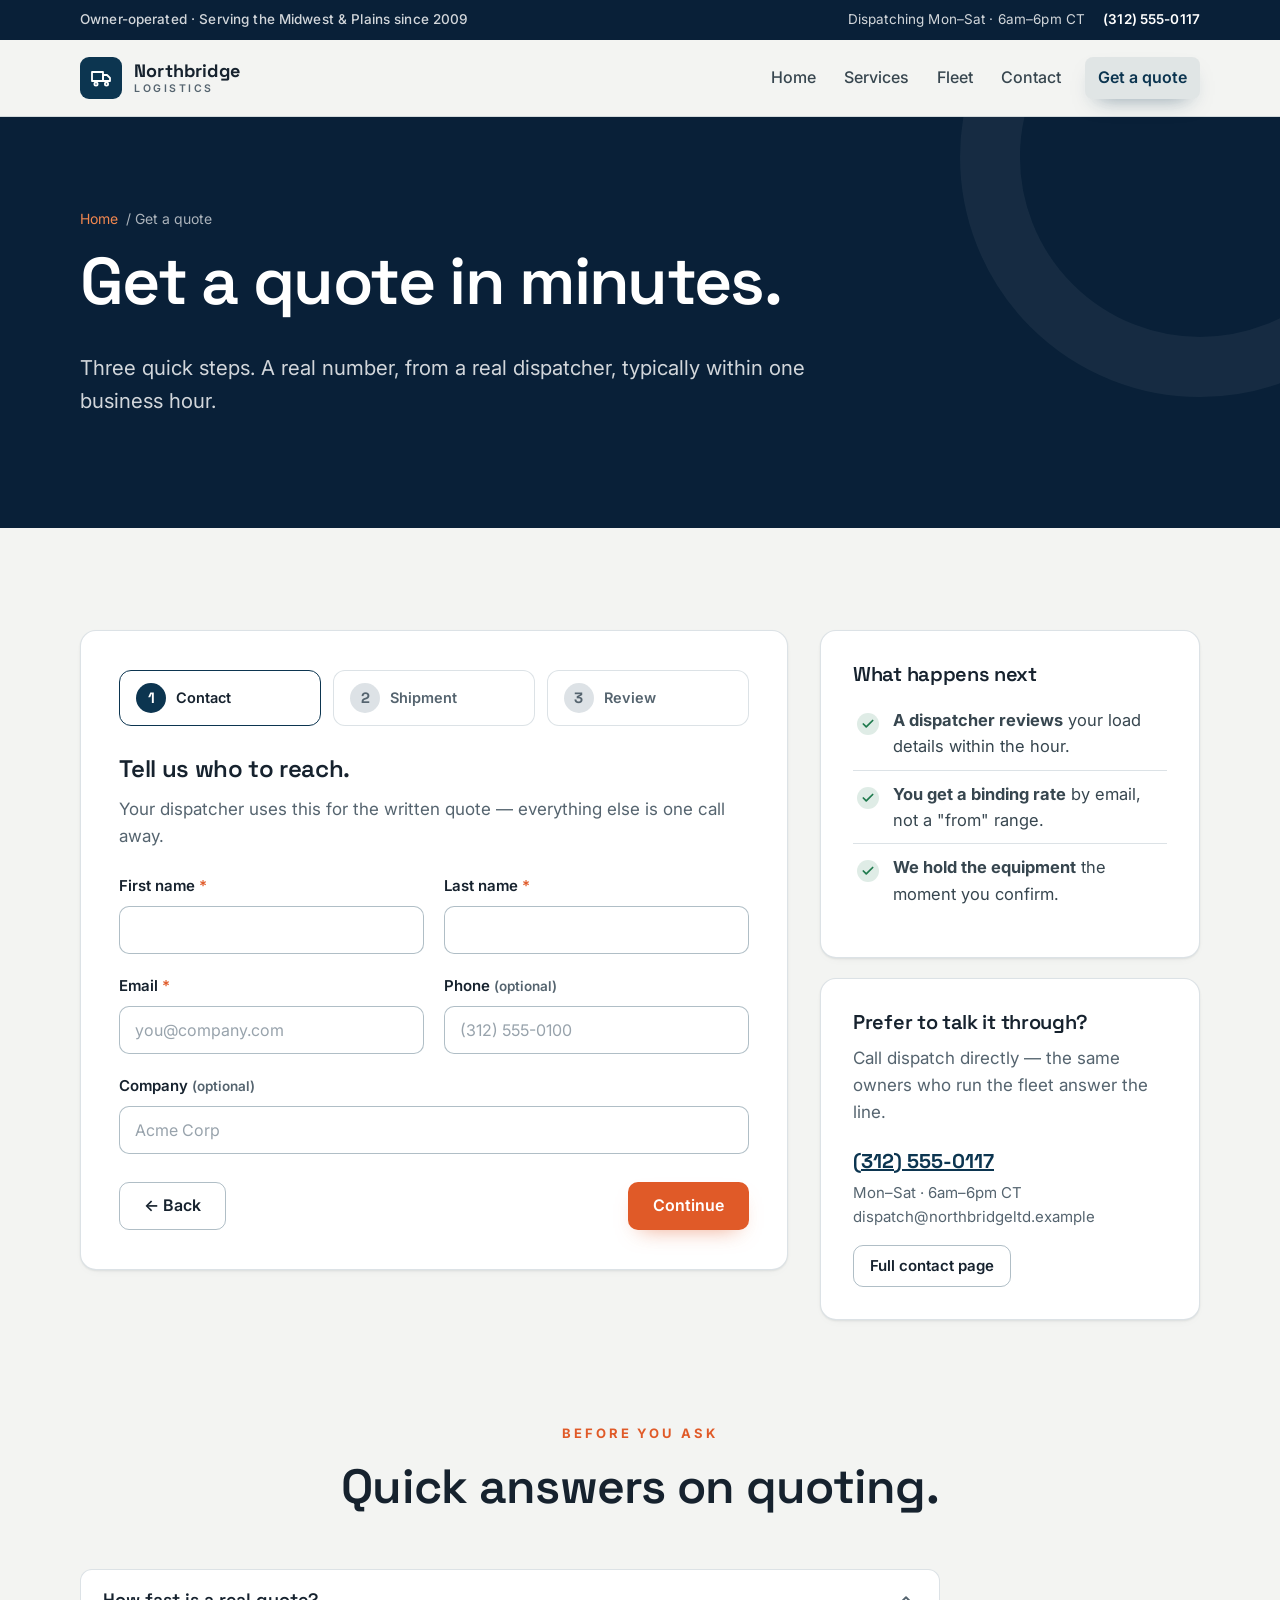
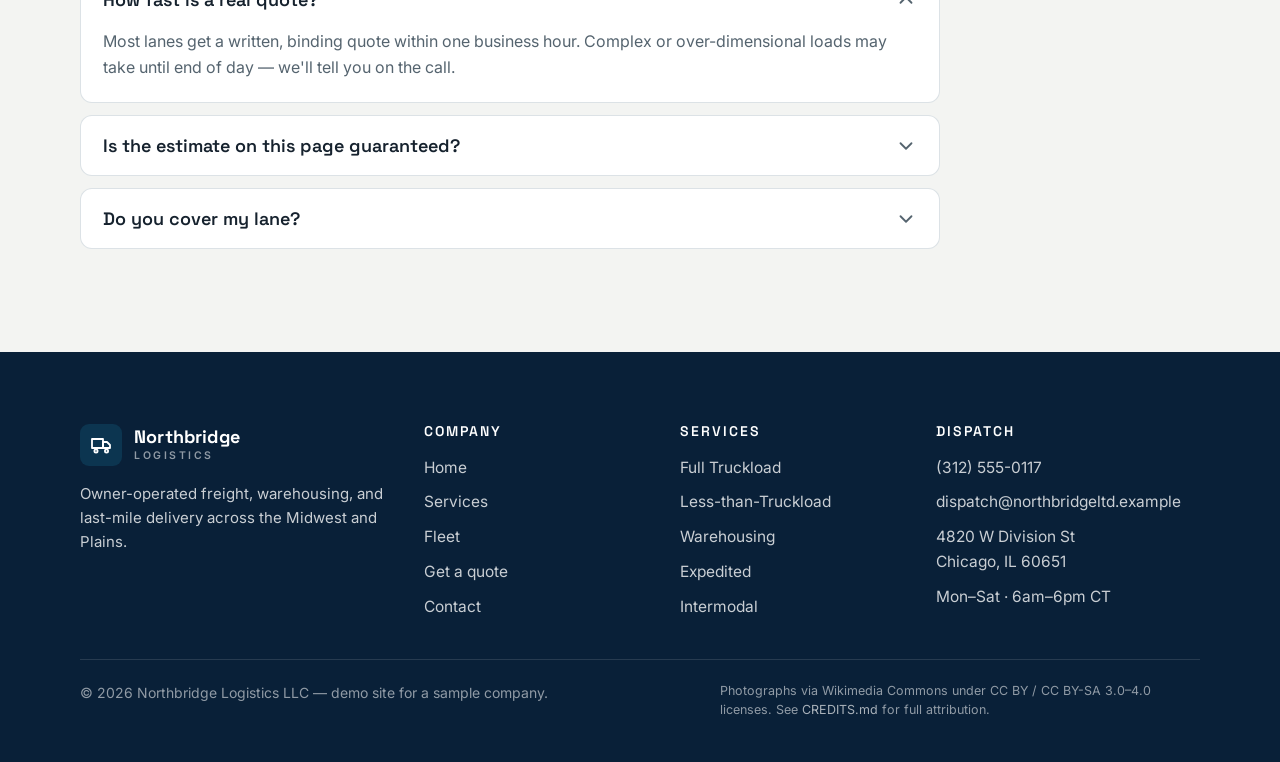
==== quote.html @ e2fc0018 "first commit" ====
<!DOCTYPE html>
<html lang="en">
<head>
  <meta charset="UTF-8">
  <meta name="viewport" content="width=device-width, initial-scale=1">
  <title>Get a Quote — Northbridge Logistics</title>
  <meta name="description" content="Request a freight quote from Northbridge Logistics. Full truckload, LTL, warehousing, expedited and last-mile — most estimates returned within one business hour.">
  <link rel="preconnect" href="https://fonts.googleapis.com">
  <link rel="preconnect" href="https://fonts.gstatic.com" crossorigin>
  <link href="https://fonts.googleapis.com/css2?family=Inter:wght@400;500;600;700&family=Space+Grotesk:wght@500;600;700&display=swap" rel="stylesheet">
  <link rel="stylesheet" href="assets/styles.css">
</head>
<body>
  <a class="skip-link" href="#main">Skip to content</a>

  <div class="topbar">
    <div class="container">
      <p class="topbar-note">Owner-operated · Serving the Midwest &amp; Plains since 2009</p>
      <div class="topbar-right">
        <span class="topbar-region">Dispatching Mon–Sat · 6am–6pm CT</span>
        <a class="tel" href="tel:+13125550117">(312) 555-0117</a>
      </div>
    </div>
  </div>

  <header class="site-header">
    <div class="container navbar">
      <a class="brand" href="index.html" aria-label="Northbridge Logistics — home">
        <span class="brand-mark" aria-hidden="true">
          <svg width="24" height="24" viewBox="0 0 24 24" fill="none" stroke="currentColor" stroke-width="1.8" stroke-linecap="round" stroke-linejoin="round"><path d="M3 6h11v9H3z"/><path d="M14 9h4l3 3v3h-7z"/><circle cx="7" cy="18" r="1.6"/><circle cx="17.5" cy="18" r="1.6"/></svg>
        </span>
        <span class="brand-name">Northbridge<span class="brand-sub">Logistics</span></span>
      </a>
      <nav id="nav-links" class="nav-links" aria-label="Primary">
        <a href="index.html">Home</a>
        <a href="services.html">Services</a>
        <a href="fleet.html">Fleet</a>
        <a href="contact.html">Contact</a>
        <a class="btn btn-primary btn-sm nav-cta" href="quote.html" aria-current="page">Get a quote</a>
      </nav>
      <button id="nav-toggle" class="nav-toggle" type="button" aria-expanded="false" aria-controls="nav-links" aria-label="Toggle menu">
        <svg width="22" height="22" viewBox="0 0 24 24" fill="none" stroke="currentColor" stroke-width="2" stroke-linecap="round" aria-hidden="true"><path d="M4 6h16M4 12h16M4 18h16"/></svg>
      </button>
    </div>
  </header>

  <main id="main">
    <section class="page-hero">
      <div class="container">
        <p class="crumb"><a href="index.html">Home</a> / Get a quote</p>
        <h1 class="display">Get a quote in minutes.</h1>
        <p class="lead">Three quick steps. A real number, from a real dispatcher, typically within one business hour.</p>
      </div>
    </section>

    <section>
      <div class="container">
        <div class="quote-layout">
          <!-- wizard -->
          <div class="card" style="padding:clamp(24px,3vw,40px)" id="quote-wizard">
            <form id="quote-form" novalidate>
              <div class="wizard-head" aria-label="Quote progress">
                <div class="wizard-step active"><span class="ws-num">1</span><span class="ws-label">Contact</span></div>
                <div class="wizard-step"><span class="ws-num">2</span><span class="ws-label">Shipment</span></div>
                <div class="wizard-step"><span class="ws-num">3</span><span class="ws-label">Review</span></div>
              </div>

              <div class="wizard-pane active" data-pane="0">
                <h3 style="font-size:24px">Tell us who to reach.</h3>
                <p class="muted" style="margin-bottom:24px">Your dispatcher uses this for the written quote — everything else is one call away.</p>
                <div class="form-grid">
                  <div class="field">
                    <label for="fname">First name <span class="req" aria-hidden="true">*</span></label>
                    <input id="fname" name="fname" type="text" autocomplete="given-name" required data-required>
                    <span class="error-msg">Please enter your first name.</span>
                  </div>
                  <div class="field">
                    <label for="lname">Last name <span class="req" aria-hidden="true">*</span></label>
                    <input id="lname" name="lname" type="text" autocomplete="family-name" required data-required>
                    <span class="error-msg">Please enter your last name.</span>
                  </div>
                  <div class="field">
                    <label for="email">Email <span class="req" aria-hidden="true">*</span></label>
                    <input id="email" name="email" type="email" autocomplete="email" required data-required placeholder="you@company.com">
                    <span class="error-msg">Enter a valid email address.</span>
                  </div>
                  <div class="field">
                    <label for="phone">Phone <span class="hint">(optional)</span></label>
                    <input id="phone" name="phone" type="tel" autocomplete="tel" data-required placeholder="(312) 555-0100">
                    <span class="error-msg">Enter a phone number or leave blank.</span>
                  </div>
                  <div class="field full">
                    <label for="company">Company <span class="hint">(optional)</span></label>
                    <input id="company" name="company" type="text" autocomplete="organization" placeholder="Acme Corp">
                  </div>
                </div>
              </div>

              <div class="wizard-pane" data-pane="1" hidden>
                <h3 style="font-size:24px">Describe the shipment.</h3>
                <p class="muted" style="margin-bottom:24px">Approximate is fine — a dispatcher confirms the details before anything rolls.</p>
                <div class="field" id="field-service">
                  <fieldset style="border:0;padding:0;margin:0 0 20px">
                    <legend style="font-weight:600;font-size:15px;margin-bottom:12px;padding:0">What are you moving? <span class="req" aria-hidden="true">*</span></legend>
                    <div class="radio-group">
                      <label class="radio-card">
                        <input id="svc-ftl" type="radio" name="service" value="Full Truckload" required data-required>
                        <span class="rc-label"><strong>Full Truckload</strong><span>Full trailer, door to door</span></span>
                      </label>
                      <label class="radio-card">
                        <input id="svc-ltl" type="radio" name="service" value="Less-than-truckload" data-required>
                        <span class="rc-label"><strong>LTL / Partial</strong><span>Pallets sharing trailer space</span></span>
                      </label>
                      <label class="radio-card">
                        <input id="svc-warehousing" type="radio" name="service" value="Warehousing" data-required>
                        <span class="rc-label"><strong>Warehousing</strong><span>Storage, cross-dock, pick &amp; pack</span></span>
                      </label>
                      <label class="radio-card">
                        <input id="svc-expedited" type="radio" name="service" value="Expedited" data-required>
                        <span class="rc-label"><strong>Expedited</strong><span>Same-day / rush handling</span></span>
                      </label>
                      <label class="radio-card">
                        <input id="svc-last-mile" type="radio" name="service" value="Last-mile" data-required>
                        <span class="rc-label"><strong>Last-mile</strong><span>Van delivery to a store or door</span></span>
                      </label>
                    </div>
                    <div class="form-errors-summary" role="status"></div>
                  </fieldset>
                </div>
                <div class="form-grid">
                  <div class="field">
                    <label for="origin">Pickup city &amp; state <span class="req" aria-hidden="true">*</span></label>
                    <input id="origin" name="origin" type="text" autocomplete="address-level2" required data-required placeholder="Chicago, IL">
                    <span class="error-msg">Enter a pickup city and state.</span>
                  </div>
                  <div class="field">
                    <label for="destination">Delivery city &amp; state <span class="req" aria-hidden="true">*</span></label>
                    <input id="destination" name="destination" type="text" autocomplete="address-level2" required data-required placeholder="Indianapolis, IN">
                    <span class="error-msg">Enter a delivery city and state.</span>
                  </div>
                  <div class="field">
                    <label for="pickup">Earliest pickup date</label>
                    <input id="pickup" name="pickup" type="date">
                  </div>
                  <div class="field">
                    <label for="weight">Approx. weight (lb) <span class="req" aria-hidden="true">*</span></label>
                    <input id="weight" name="weight" type="number" min="1" step="1" inputmode="numeric" required data-required placeholder="12000">
                    <span class="error-msg">Enter an approximate weight.</span>
                  </div>
                  <div class="field">
                    <label for="field-density">Freight density</label>
                    <select id="field-density" name="density">
                      <option value="Standard">Standard palletized freight</option>
                      <option value="Stackable">Stackable pallets</option>
                      <option value="Non-stackable">Fragile / non-stackable</option>
                      <option value="Over-dimensional">Over-dimensional</option>
                    </select>
                  </div>
                  <div class="field" id="field-measure" hidden>
                    <label for="measure">Dimensions or unit count</label>
                    <input id="measure" name="measure" type="text" placeholder="e.g. 4 pallets, 48×40×60 in">
                    <span class="hint">Shown for full-load and expedited quotes.</span>
                  </div>
                </div>
              </div>

              <div class="wizard-pane" data-pane="2" hidden>
                <h3 style="font-size:24px" id="quote-review-title">Review &amp; confirm.</h3>
                <p class="muted" style="margin-bottom:24px">Submit and a dispatcher will email your written quote. We build an indicative estimate here so you're never left guessing.</p>
                <div id="summary-body" aria-live="polite"></div>
              </div>

              <div class="wizard-nav">
                <button class="btn btn-ghost" type="button" data-step="back" hidden>← Back</button>
                <button class="btn btn-accent" type="button" data-step="next">Continue</button>
              </div>
            </form>

            <div id="quote-success" class="success-panel" style="display:none">
              <div class="check" aria-hidden="true">
                <svg width="40" height="40" viewBox="0 0 24 24" fill="none">
                  <circle cx="12" cy="12" r="11" fill="#1f7a4d"/>
                  <path d="m7.5 12.5 3 3 6-6.5" stroke="#fff" stroke-width="2.2" stroke-linecap="round" stroke-linejoin="round"/>
                </svg>
              </div>
              <h2 class="display-2">Request received.</h2>
              <p class="lead">Thanks — your details are with dispatch. Expect a written quote by email within one business hour.</p>
              <p><a class="btn btn-primary" href="index.html">Back to home</a></p>
            </div>
          </div>

          <!-- aside -->
          <aside>
            <div class="card" data-reveal>
              <h3 style="font-size:20px">What happens next</h3>
              <ol class="checklist" style="margin-bottom:8px">
                <li><strong>A dispatcher reviews</strong> your load details within the hour.</li>
                <li><strong>You get a binding rate</strong> by email, not a "from" range.</li>
                <li><strong>We hold the equipment</strong> the moment you confirm.</li>
              </ol>
            </div>
            <div class="card" data-reveal style="--reveal-delay:90ms;margin-top:20px">
              <h3 style="font-size:20px">Prefer to talk it through?</h3>
              <p class="muted">Call dispatch directly — the same owners who run the fleet answer the line.</p>
              <p style="margin:14px 0 4px"><a href="tel:+13125550117" style="font-weight:700;font-size:20px;font-family:var(--font-d)">(312) 555-0117</a></p>
              <p class="muted" style="font-size:15px">Mon–Sat · 6am–6pm CT<br>dispatch@northbridgeltd.example</p>
              <p style="margin-bottom:0"><a class="btn btn-ghost btn-sm" href="contact.html">Full contact page</a></p>
            </div>
          </aside>
        </div>
      </div>
    </section>

    <!-- FAQ -->
    <section style="padding-top:0">
      <div class="container">
        <div class="section-head center" data-reveal>
          <p class="eyebrow">Before you ask</p>
          <h2 class="display-2">Quick answers on quoting.</h2>
        </div>
        <div class="accordion" data-reveal>
          <div class="accordion-item open">
            <button class="accordion-trigger" type="button" aria-expanded="true" aria-controls="faq1">
              How fast is a real quote?
              <svg class="chev" viewBox="0 0 24 24" fill="none" stroke="currentColor" stroke-width="2" stroke-linecap="round" stroke-linejoin="round" aria-hidden="true"><path d="m6 9 6 6 6-6"/></svg>
            </button>
            <div class="accordion-panel" id="faq1" role="region">
              <div class="accordion-panel-inner"><p>Most lanes get a written, binding quote within one business hour. Complex or over-dimensional loads may take until end of day — we'll tell you on the call.</p></div>
            </div>
          </div>
          <div class="accordion-item">
            <button class="accordion-trigger" type="button" aria-expanded="false" aria-controls="faq2">
              Is the estimate on this page guaranteed?
              <svg class="chev" viewBox="0 0 24 24" fill="none" stroke="currentColor" stroke-width="2" stroke-linecap="round" stroke-linejoin="round" aria-hidden="true"><path d="m6 9 6 6 6-6"/></svg>
            </button>
            <div class="accordion-panel" id="faq2" role="region">
              <div class="accordion-panel-inner"><p>The number shown is indicative. Your dispatcher confirms the binding rate after reviewing weight, equipment, and margins — what you lock in is what you pay.</p></div>
            </div>
          </div>
          <div class="accordion-item">
            <button class="accordion-trigger" type="button" aria-expanded="false" aria-controls="faq3">
              Do you cover my lane?
              <svg class="chev" viewBox="0 0 24 24" fill="none" stroke="currentColor" stroke-width="2" stroke-linecap="round" stroke-linejoin="round" aria-hidden="true"><path d="m6 9 6 6 6-6"/></svg>
            </button>
            <div class="accordion-panel" id="faq3" role="region">
              <div class="accordion-panel-inner"><p>We run scheduled lanes across 12 Midwest and Plains states. Outside that, we partner with vetted owner-operators — and we'll say so plainly on the quote.</p></div>
            </div>
          </div>
        </div>
      </div>
    </section>
  </main>

  <footer class="site-footer">
    <div class="container">
      <div class="footer-grid">
        <div class="footer-col footer-brand">
          <a class="brand" href="index.html" aria-label="Northbridge Logistics — home">
            <span class="brand-mark" aria-hidden="true">
              <svg width="24" height="24" viewBox="0 0 24 24" fill="none" stroke="currentColor" stroke-width="1.8" stroke-linecap="round" stroke-linejoin="round"><path d="M3 6h11v9H3z"/><path d="M14 9h4l3 3v3h-7z"/><circle cx="7" cy="18" r="1.6"/><circle cx="17.5" cy="18" r="1.6"/></svg>
            </span>
            <span class="brand-name">Northbridge<span class="brand-sub">Logistics</span></span>
          </a>
          <p>Owner-operated freight, warehousing, and last-mile delivery across the Midwest and Plains.</p>
        </div>
        <div class="footer-col">
          <h4>Company</h4>
          <ul>
            <li><a href="index.html">Home</a></li>
            <li><a href="services.html">Services</a></li>
            <li><a href="fleet.html">Fleet</a></li>
            <li><a href="quote.html">Get a quote</a></li>
            <li><a href="contact.html">Contact</a></li>
          </ul>
        </div>
        <div class="footer-col">
          <h4>Services</h4>
          <ul>
            <li><a href="services.html#ftl">Full Truckload</a></li>
            <li><a href="services.html#ltl">Less-than-Truckload</a></li>
            <li><a href="services.html#warehousing">Warehousing</a></li>
            <li><a href="services.html#expedited">Expedited</a></li>
            <li><a href="services.html#intermodal">Intermodal</a></li>
          </ul>
        </div>
        <div class="footer-col">
          <h4>Dispatch</h4>
          <ul>
            <li><a href="tel:+13125550117">(312) 555-0117</a></li>
            <li><a href="mailto:dispatch@northbridgeltd.example">dispatch@northbridgeltd.example</a></li>
            <li>4820 W Division St<br>Chicago, IL 60651</li>
            <li>Mon–Sat · 6am–6pm CT</li>
          </ul>
        </div>
      </div>
      <div class="footer-bottom">
        <p>© <span data-year>2026</span> Northbridge Logistics LLC — demo site for a sample company.</p>
        <p class="credit-note">Photographs via Wikimedia Commons under CC BY / CC BY-SA 3.0–4.0 licenses. See <a href="CREDITS.md">CREDITS.md</a> for full attribution.</p>
      </div>
    </div>
  </footer>

  <script src="assets/main.js"></script>
</body>
</html>
---- assets/styles.css ----
/* ============================================================
   NORTHBRIDGE LOGISTICS — design system
   Tokens, base, components, layout, responsive, motion
   ============================================================ */

:root {
  --bg: #f3f4f2;
  --bg-soft: #e9ece8;
  --card: #ffffff;
  --ink: #16222e;
  --ink-soft: #37464f;
  --muted: #55646f;
  --navy: #0c3550;
  --navy-deep: #092038;
  --accent: #e05a28;
  --accent-deep: #bd4a1f;
  --line: rgba(12, 53, 80, 0.14);
  --line-strong: rgba(12, 53, 80, 0.32);
  --ok: #1f7a4d;
  --danger: #b3261e;
  --focus: #f2874f;
  --radius: 10px;
  --radius-lg: 16px;
  --shadow-sm: 0 1px 2px rgba(16, 32, 44, 0.08), 0 4px 14px -10px rgba(16, 32, 44, 0.18);
  --shadow-lg: 0 2px 6px rgba(16, 32, 44, 0.08), 0 24px 48px -24px rgba(16, 32, 44, 0.35);
  --font-d: "Space Grotesk", "Helvetica Neue", Arial, sans-serif;
  --font-b: "Inter", -apple-system, BlinkMacSystemFont, "Segoe UI", Arial, sans-serif;
  --container: 1200px;
  --gutter: clamp(20px, 4vw, 40px);
  --sec-pad: clamp(56px, 8vw, 112px);
  --ease: cubic-bezier(0.22, 1, 0.36, 1);
}

/* ---------- reset / base ---------- */

*, *::before, *::after { box-sizing: border-box; }

html { scroll-behavior: smooth; }

@media (prefers-reduced-motion: reduce) {
  html { scroll-behavior: auto; }
  *, *::before, *::after {
    animation-duration: 0.001ms !important;
    animation-iteration-count: 1 !important;
    transition-duration: 0.001ms !important;
  }
}

body {
  margin: 0;
  background: var(--bg);
  color: var(--ink);
  font-family: var(--font-b);
  font-size: 17px;
  line-height: 1.6;
  -webkit-font-smoothing: antialiased;
  text-rendering: optimizeLegibility;
}

h1, h2, h3, h4 {
  font-family: var(--font-d);
  line-height: 1.12;
  margin: 0 0 0.55em;
  color: var(--ink);
  font-weight: 600;
  letter-spacing: -0.015em;
}

p { margin: 0 0 1.1em; }
a { color: var(--navy); }
img { max-width: 100%; height: auto; display: block; }

:focus-visible {
  outline: 3px solid var(--focus);
  outline-offset: 3px;
  border-radius: 4px;
}

::selection { background: var(--navy); color: #fff; }

.container {
  width: 100%;
  max-width: var(--container);
  margin: 0 auto;
  padding-inline: var(--gutter);
}

section { padding-block: var(--sec-pad); }
section[id] { scroll-margin-top: 92px; }

.topbar {
  background: var(--navy-deep);
  color: rgba(255, 255, 255, 0.82);
  font-size: 13.5px;
  letter-spacing: 0.01em;
}
.topbar .container { display: flex; align-items: center; gap: 18px; min-height: 40px; }
.topbar .topbar-note { margin: 0; font-weight: 500; }
.topbar .topbar-right { margin-left: auto; display: flex; gap: 18px; align-items: center; }
.topbar a { color: #fff; text-decoration: none; }
.topbar a:hover, .topbar a:focus-visible { color: var(--focus); }
.topbar .tel { font-weight: 600; }
@media (max-width: 640px) {
  .topbar .topbar-note, .topbar .topbar-region { display: none; }
}

/* ---------- header / nav ---------- */

.site-header {
  position: sticky;
  top: 0;
  z-index: 60;
  background: rgba(243, 244, 242, 0.94);
  backdrop-filter: saturate(1.4) blur(10px);
  border-bottom: 1px solid var(--line);
  transition: box-shadow 0.25s var(--ease);
}
.site-header.scrolled { box-shadow: 0 10px 30px -20px rgba(9, 32, 56, 0.45); }

.navbar { display: flex; align-items: center; gap: 24px; min-height: 76px; }

.brand { display: inline-flex; align-items: center; gap: 12px; text-decoration: none; margin-right: auto; }
.brand-mark {
  width: 42px; height: 42px; flex: none;
  display: grid; place-items: center;
  background: var(--navy); color: #fff; border-radius: 9px;
}
.brand-mark svg { display: block; }
.brand-name { font-family: var(--font-d); font-weight: 700; font-size: 18px; line-height: 1.05; color: var(--ink); letter-spacing: 0.01em; }
.brand-sub { display: block; font-family: var(--font-b); font-size: 10.5px; letter-spacing: 0.24em; text-transform: uppercase; color: var(--muted); font-weight: 600; margin-top: 3px; }

.nav-links { display: flex; align-items: center; gap: 4px; }
.nav-links a {
  color: var(--ink-soft); text-decoration: none; font-weight: 500; font-size: 16px;
  padding: 10px 12px; border-radius: 8px; transition: color 0.18s ease, background 0.18s ease;
}
.nav-links a:hover { color: var(--navy); background: rgba(12, 53, 80, 0.06); }
.nav-links a[aria-current="page"] { color: var(--navy); background: rgba(12, 53, 80, 0.08); font-weight: 600; }

.nav-cta { margin-left: 8px; }

.nav-toggle {
  display: none;
  margin-left: auto;
  width: 46px; height: 46px;
  border: 1px solid var(--line-strong); background: transparent; border-radius: 9px;
  cursor: pointer; color: var(--navy); align-items: center; justify-content: center;
}
.nav-toggle:hover, .nav-toggle:focus-visible { background: rgba(12, 53, 80, 0.06); }

@media (max-width: 900px) {
  .nav-toggle { display: flex; }
  .nav-links {
    position: absolute; top: 100%; left: 0; right: 0;
    flex-direction: column; align-items: stretch; gap: 2px;
    background: var(--bg); border-bottom: 1px solid var(--line);
    padding: 14px var(--gutter) 18px;
    display: none;
  }
  .nav-links.open { display: flex; box-shadow: 0 30px 40px -28px rgba(9, 32, 56, 0.4); }
  .nav-links a { padding: 13px 14px; font-size: 17px; }
  .nav-cta { margin-left: 0; margin-top: 10px; width: 100%; text-align: center; }
}

/* ---------- buttons ---------- */

.btn {
  --pt: 5px;
  display: inline-flex; align-items: center; justify-content: center; gap: 9px;
  min-height: 48px; padding: var(--pt) 24px;
  border-radius: 10px; border: 1px solid transparent;
  font-family: var(--font-b); font-weight: 600; font-size: 16px; line-height: 1.1;
  text-decoration: none; cursor: pointer;
  transition: transform 0.16s ease, background 0.18s ease, border-color 0.18s ease, box-shadow 0.18s ease;
  white-space: nowrap;
}
.btn:active { transform: translateY(1px) scale(0.99); }

.btn-primary { background: var(--navy); color: #fff; box-shadow: 0 10px 22px -12px rgba(12, 53, 80, 0.55); }
.btn-primary:hover, .btn-primary:focus-visible { background: var(--navy-deep); }

.btn-accent { background: var(--accent); color: #fff; box-shadow: 0 10px 22px -12px rgba(224, 90, 40, 0.6); }
.btn-accent:hover, .btn-accent:focus-visible { background: var(--accent-deep); }

.btn-ghost { background: transparent; color: var(--ink); border-color: var(--line-strong); }
.btn-ghost:hover, .btn-ghost:focus-visible { border-color: var(--navy); color: var(--navy); background: rgba(12, 53, 80, 0.04); }

.btn-light-ghost { background: rgba(255, 255, 255, 0.09); color: #fff; border-color: rgba(255, 255, 255, 0.4); }
.btn-light-ghost:hover, .btn-light-ghost:focus-visible { background: rgba(255, 255, 255, 0.18); border-color: #fff; color: #fff; }

.btn-lg { min-height: 56px; padding: 8px 30px; font-size: 17px; }
.btn-sm { min-height: 42px; padding: 4px 16px; font-size: 15px; }

/* ---------- typographic helpers ---------- */

.eyebrow {
  font-family: var(--font-b); font-size: 13px; font-weight: 700;
  letter-spacing: 0.22em; text-transform: uppercase; color: var(--accent);
  margin: 0 0 16px;
}
.lead { font-size: clamp(18px, 1.6vw, 21px); color: var(--ink-soft); max-width: 64ch; }
.muted { color: var(--muted); }

.display {
  font-size: clamp(38px, 5.4vw, 66px);
  font-weight: 600; letter-spacing: -0.025em; line-height: 1.02;
}
.display-2 { font-size: clamp(30px, 3.8vw, 48px); }

.section-head { max-width: 760px; margin-bottom: clamp(36px, 5vw, 56px); }
.section-head.center { margin-inline: auto; text-align: center; }
.section-head.center .lead { margin-inline: auto; }

/* ---------- cards / grids ---------- */

.grid { display: grid; gap: clamp(16px, 2.4vw, 28px); }
.grid-2 { grid-template-columns: repeat(2, minmax(0, 1fr)); }
.grid-3 { grid-template-columns: repeat(3, minmax(0, 1fr)); }
.grid-4 { grid-template-columns: repeat(4, minmax(0, 1fr)); }

.card {
  background: var(--card);
  border: 1px solid var(--line);
  border-radius: var(--radius-lg);
  padding: clamp(22px, 2.6vw, 32px);
  box-shadow: var(--shadow-sm);
}
.card-link { text-decoration: none; color: inherit; display: block; transition: transform 0.22s var(--ease), box-shadow 0.22s var(--ease), border-color 0.22s ease; }
.card-link:hover, .card-link:focus-visible { transform: translateY(-4px); box-shadow: var(--shadow-lg); border-color: var(--line-strong); }
.card-link h3 { color: var(--ink); }

.card-icon {
  width: 52px; height: 52px; border-radius: 12px;
  display: grid; place-items: center;
  background: rgba(12, 53, 80, 0.08); color: var(--navy);
  margin-bottom: 20px;
}
.card-icon.accent { background: rgba(224, 90, 40, 0.12); color: var(--accent-deep); }

.card-media { border-radius: var(--radius-lg) var(--radius-lg) 0 0; overflow: hidden; aspect-ratio: 16 / 9; background: var(--bg-soft); }
.card-media img { width: 100%; height: 100%; object-fit: cover; }
.card-body { padding: 22px 24px 26px; }

/* stat band */

.stats {
  display: grid; grid-template-columns: repeat(4, minmax(0, 1fr)); gap: clamp(20px, 3vw, 40px);
}
.stat .stat-num {
  font-family: var(--font-d); font-weight: 600;
  font-size: clamp(30px, 3.4vw, 46px); line-height: 1;
  letter-spacing: -0.02em; color: #fff; white-space: nowrap;
}
.stat .stat-label { margin-top: 10px; color: rgba(255, 255, 255, 0.72); font-size: 15px; }

.band-dark { background: var(--navy-deep); color: rgba(255, 255, 255, 0.86); }
.band-dark .display, .band-dark h2, .band-dark h3 { color: #fff; }
.band-dark .lead, .band-dark .muted { color: rgba(255, 255, 255, 0.78); }

.band-navy { background: var(--navy); color: rgba(255, 255, 255, 0.88); }
.band-navy h2, .band-navy h3, .band-navy .display { color: #fff; }
.band-navy .lead { color: rgba(255, 255, 255, 0.78); }

/* split sections */

.split { display: grid; grid-template-columns: minmax(0, 1.05fr) minmax(0, 0.95fr); gap: clamp(28px, 5vw, 72px); align-items: center; }
.split.reverse .split-media { order: -1; }
.split-media { position: relative; }
.split-media img { width: 100%; border-radius: var(--radius-lg); box-shadow: var(--shadow-lg); }
.split-media .tag {
  position: absolute; left: 18px; bottom: 18px;
  background: rgba(9, 32, 56, 0.88); color: #fff;
  font-size: 13px; font-weight: 600; letter-spacing: 0.02em;
  padding: 8px 14px; border-radius: 8px;
}

.checklist { list-style: none; margin: 0 0 26px; padding: 0; }
.checklist li {
  position: relative; padding: 10px 0 10px 40px; border-top: 1px solid var(--line);
  font-size: 16.5px; color: var(--ink-soft);
}
.checklist li::before {
  content: ""; position: absolute; left: 4px; top: 16px;
  width: 22px; height: 22px; border-radius: 50%;
  background: rgba(31, 122, 77, 0.14);
  background-image: url("data:image/svg+xml,%3Csvg xmlns='http://www.w3.org/2000/svg' width='14' height='14' viewBox='0 0 24 24' fill='none' stroke='%231f7a4d' stroke-width='3' stroke-linecap='round' stroke-linejoin='round'%3E%3Cpath d='M20 6 9 17l-5-5'/%3E%3C/svg%3E");
  background-repeat: no-repeat; background-position: center;
}
.checklist li:first-child { border-top: 0; }

/* hero */

.hero {
  position: relative; padding: 0; overflow: hidden;
  background: var(--navy-deep); color: #fff;
}
.hero-media { position: absolute; inset: 0; }
.hero-media img { width: 100%; height: 100%; object-fit: cover; object-position: center 62%; }
.hero-media::after {
  content: ""; position: absolute; inset: 0;
  background: linear-gradient(100deg, rgba(9, 32, 56, 0.93) 0%, rgba(9, 32, 56, 0.78) 38%, rgba(9, 32, 56, 0.28) 78%, rgba(9, 32, 56, 0.28) 100%);
}
.hero-inner {
  position: relative; z-index: 2;
  padding-block: clamp(72px, 11vw, 148px);
  max-width: 720px;
}
.hero .eyebrow { color: var(--focus); }
.hero h1 { color: #fff; }
.hero .lead { color: rgba(255, 255, 255, 0.85); }
.hero-actions { display: flex; flex-wrap: wrap; gap: 14px; margin: 30px 0 40px; }
.hero-trust { display: flex; flex-wrap: wrap; gap: 10px 26px; color: rgba(255, 255, 255, 0.82); font-size: 15px; }
.hero-trust span { display: inline-flex; align-items: center; gap: 8px; }
.hero-trust strong { color: #fff; font-family: var(--font-d); }

/* page hero (subpages) */

.page-hero { background: var(--navy-deep); color: #fff; padding-block: clamp(56px, 7vw, 88px); position: relative; overflow: hidden; }
.page-hero h1 { color: #fff; }
.page-hero .lead { color: rgba(255, 255, 255, 0.82); max-width: 60ch; }
.page-hero .crumb { display: inline-flex; gap: 8px; color: rgba(255, 255, 255, 0.66); font-size: 14px; margin-bottom: 18px; }
.page-hero .crumb a { color: var(--focus); text-decoration: none; }
.page-hero .crumb a:hover { text-decoration: underline; }
.page-hero::after {
  content: ""; position: absolute; right: -160px; top: -200px; width: 480px; height: 480px;
  border-radius: 50%; border: 60px solid rgba(255, 255, 255, 0.05); pointer-events: none;
}

/* numbered steps */

.steps { display: grid; grid-template-columns: repeat(4, minmax(0, 1fr)); gap: clamp(18px, 3vw, 32px); counter-reset: step; }
.step { position: relative; padding-top: 58px; }
.step::before {
  counter-increment: step; content: "0" counter(step);
  position: absolute; top: 0; left: 0;
  font-family: var(--font-d); font-size: 42px; font-weight: 600; line-height: 1;
  color: var(--line-strong);
}
.step h3 { font-size: 21px; }
.step p { color: var(--muted); font-size: 16px; }

/* timeline / process */

.timeline { display: grid; gap: 0; max-width: 820px; }
.timeline-item { display: grid; grid-template-columns: 84px minmax(0, 1fr); gap: 24px; padding: 26px 0; border-top: 1px solid var(--line); }
.timeline-item:first-child { border-top: 0; }
.timeline-num { font-family: var(--font-d); font-size: 20px; font-weight: 600; color: var(--accent); padding-top: 2px; }
.timeline-item h3 { font-size: 22px; margin-bottom: 6px; }
.timeline-item p { color: var(--muted); margin: 0; max-width: 60ch; }

/* tags / chips */

.chip {
  display: inline-flex; align-items: center; gap: 6px;
  font-size: 13.5px; font-weight: 600; color: var(--navy);
  background: rgba(12, 53, 80, 0.08); border-radius: 999px; padding: 6px 13px;
}
.chip.accent { color: var(--accent-deep); background: rgba(224, 90, 40, 0.1); }
.chip-row { display: flex; flex-wrap: wrap; gap: 8px; }

/* feature lists in service blocks */

.feature-list { list-style: none; margin: 18px 0 0; padding: 0; display: grid; gap: 10px; }
.feature-list li { display: flex; gap: 10px; align-items: flex-start; font-size: 16px; color: var(--ink-soft); }
.feature-list svg { flex: none; margin-top: 3px; color: var(--ok); }

/* fleet cards */

.fleet-card { border-radius: var(--radius-lg); overflow: hidden; background: var(--card); border: 1px solid var(--line); box-shadow: var(--shadow-sm); }
.fleet-media { aspect-ratio: 16 / 10; overflow: hidden; background: var(--bg-soft); }
.fleet-media img { width: 100%; height: 100%; object-fit: cover; transition: transform 0.5s var(--ease); }
.fleet-card:hover .fleet-media img { transform: scale(1.04); }
.fleet-body { padding: 24px; }
.fleet-body h3 { font-size: 22px; }
.fleet-specs { display: grid; grid-template-columns: repeat(3, minmax(0, 1fr)); gap: 10px; margin-top: 18px; }
.fleet-spec { background: var(--bg); border-radius: 10px; padding: 12px 14px; }
.fleet-spec .num { font-family: var(--font-d); font-weight: 600; font-size: 19px; color: var(--navy); display: block; line-height: 1.1; white-space: nowrap; }
.fleet-spec .cap { font-size: 12.5px; color: var(--muted); display: block; margin-top: 3px; }

/* coverage map (svg schematic) */

.coverage { display: grid; grid-template-columns: minmax(0, 1fr) minmax(0, 1fr); gap: clamp(28px, 5vw, 64px); align-items: center; }
.coverage .lanes { columns: 2; column-gap: 32px; }
.coverage .lanes h3 { font-size: 16px; text-transform: uppercase; letter-spacing: 0.1em; color: var(--muted); margin: 18px 0 10px; }
.coverage .lanes ul { list-style: none; margin: 0; padding: 0; break-inside: avoid; }
.coverage .lanes li { padding: 5px 0 5px 20px; position: relative; font-size: 15.5px; color: var(--ink-soft); }
.coverage .lanes li::before { content: ""; position: absolute; left: 0; top: 13px; width: 10px; height: 10px; border-radius: 50%; background: var(--accent); }

/* testimonial */

.testimonial { max-width: 860px; margin: 0 auto; text-align: center; }
.testimonial blockquote {
  font-family: var(--font-d); font-weight: 500; font-size: clamp(22px, 3vw, 32px); line-height: 1.3;
  letter-spacing: -0.01em; color: #fff; margin: 0 0 26px; quotes: "\201C" "\201D";
}
.testimonial blockquote::before, .testimonial blockquote::after { color: var(--focus); }
.testimonial .who { color: rgba(255, 255, 255, 0.7); font-size: 15px; }
.testimonial .who strong { color: #fff; }

/* CTA band */

.cta-band { position: relative; overflow: hidden; background: var(--navy); color: #fff; }
.cta-band h2 { color: #fff; }
.cta-band .lead { color: rgba(255, 255, 255, 0.82); }
.cta-inner { display: grid; grid-template-columns: minmax(0, 1.2fr) auto; gap: 28px; align-items: center; }
.cta-actions { display: flex; flex-wrap: wrap; gap: 14px; justify-content: flex-end; }

/* footer */

.site-footer { background: var(--navy-deep); color: rgba(255, 255, 255, 0.78); padding-block: clamp(48px, 6vw, 72px) 28px; }
.site-footer a { color: rgba(255, 255, 255, 0.78); text-decoration: none; }
.site-footer a:hover, .site-footer a:focus-visible { color: #fff; }
.footer-grid { display: grid; grid-template-columns: 1.4fr 1fr 1fr 1.2fr; gap: 36px; padding-bottom: 40px; border-bottom: 1px solid rgba(255, 255, 255, 0.12); }
.footer-col h4 { color: #fff; font-size: 14px; text-transform: uppercase; letter-spacing: 0.14em; margin-bottom: 16px; }
.footer-col ul { list-style: none; margin: 0; padding: 0; display: grid; gap: 10px; font-size: 15.5px; }
.footer-brand .brand-name { color: #fff; }
.footer-brand .brand-sub { color: rgba(255, 255, 255, 0.55); }
.footer-brand p { font-size: 15px; margin: 16px 0 0; max-width: 34ch; }
.footer-bottom { display: flex; flex-wrap: wrap; gap: 12px 28px; justify-content: space-between; padding-top: 22px; font-size: 14px; color: rgba(255, 255, 255, 0.55); }
.footer-bottom a { color: rgba(255, 255, 255, 0.65); }
.footer-bottom .credit-note { max-width: 60ch; font-size: 12.5px; line-height: 1.5; }

/* forms */

.form-grid { display: grid; grid-template-columns: repeat(2, minmax(0, 1fr)); gap: 20px; }
.field { display: grid; gap: 8px; }
.field.full { grid-column: 1 / -1; }
.field label { font-weight: 600; font-size: 15px; color: var(--ink); }
.field .req { color: var(--accent); }
.field .hint { font-size: 13.5px; color: var(--muted); }
.field input, .field select, .field textarea {
  font-family: var(--font-b); font-size: 16px; color: var(--ink);
  width: 100%; padding: 13px 15px;
  border: 1.5px solid var(--line-strong); border-radius: 10px; background: var(--card);
  transition: border-color 0.18s ease, box-shadow 0.18s ease;
}
.field input::placeholder, .field textarea::placeholder { color: #98a3ac; }
.field input:focus, .field select:focus, .field textarea:focus {
  border-color: var(--navy); box-shadow: 0 0 0 3px rgba(12, 53, 80, 0.14); outline: none;
}
.field select { appearance: none; background-image: linear-gradient(45deg, transparent 50%, var(--muted) 50%), linear-gradient(135deg, var(--muted) 50%, transparent 50%); background-position: calc(100% - 20px) 50%, calc(100% - 15px) 50%; background-size: 5px 5px; background-repeat: no-repeat; }
.field textarea { min-height: 130px; resize: vertical; }
.field .error-msg { display: none; font-size: 14px; color: var(--danger); font-weight: 500; }
.field.invalid input, .field.invalid select, .field.invalid textarea { border-color: var(--danger); }
.field.invalid .error-msg { display: block; }
.form-errors-summary {
  display: none; background: rgba(179, 38, 30, 0.08); border: 1px solid rgba(179, 38, 30, 0.35);
  color: var(--danger); border-radius: 10px; padding: 14px 18px; margin-bottom: 20px; font-size: 15px;
}
.form-errors-summary.show { display: block; }
.form-errors-summary a { color: var(--danger); font-weight: 600; }

.radio-group { display: grid; grid-template-columns: repeat(2, minmax(0, 1fr)); gap: 12px; }
.radio-card { position: relative; }
.radio-card input { position: absolute; opacity: 0; width: 100%; height: 100%; margin: 0; cursor: pointer; }
.radio-card .rc-label {
  border: 1.5px solid var(--line-strong); border-radius: 12px; padding: 16px 18px;
  display: grid; gap: 4px; transition: border-color 0.18s ease, background 0.18s ease;
  cursor: pointer;
}
.radio-card .rc-label strong { font-family: var(--font-d); font-size: 17px; }
.radio-card .rc-label span { font-size: 14px; color: var(--muted); }
.radio-card input:focus-visible + .rc-label { outline: 3px solid var(--focus); outline-offset: 2px; }
.radio-card input:checked + .rc-label { border-color: var(--navy); background: rgba(12, 53, 80, 0.06); }
.radio-card input:checked + .rc-label strong { color: var(--navy); }

.quote-layout { display: grid; grid-template-columns: minmax(0, 1fr) 380px; gap: clamp(20px, 3vw, 32px); align-items: start; }
@media (max-width: 960px) { .quote-layout { grid-template-columns: 1fr; } }

/* wizard */

.wizard-head { display: flex; gap: 12px; margin-bottom: 30px; flex-wrap: wrap; }
.wizard-step { flex: 1; min-width: 140px; display: flex; gap: 10px; align-items: center; padding: 12px 16px; border-radius: 12px; border: 1.5px solid var(--line); background: rgba(255,255,255,0.6); }
.wizard-step .ws-num { width: 30px; height: 30px; border-radius: 50%; display: grid; place-items: center; font-family: var(--font-d); font-weight: 700; font-size: 15px; background: var(--line); color: var(--muted); }
.wizard-step .ws-label { font-weight: 600; font-size: 14.5px; color: var(--muted); }
.wizard-step.active { border-color: var(--navy); background: #fff; }
.wizard-step.active .ws-num { background: var(--navy); color: #fff; }
.wizard-step.active .ws-label { color: var(--ink); }
.wizard-step.done .ws-num { background: var(--ok); color: #fff; }
.wizard-pane { display: none; }
.wizard-pane.active { display: block; }
.wizard-nav { display: flex; justify-content: space-between; gap: 14px; margin-top: 28px; flex-wrap: wrap; }

.quote-summary-rows { border: 1px solid var(--line); border-radius: 12px; overflow: hidden; margin-bottom: 22px; }
.qs-row { display: flex; justify-content: space-between; gap: 18px; padding: 13px 18px; border-top: 1px solid var(--line); font-size: 15.5px; }
.qs-row:first-child { border-top: 0; }
.qs-row span { color: var(--muted); }
.qs-row strong { color: var(--ink); text-align: right; }
.quote-price { background: var(--navy); color: #fff; border-radius: 14px; padding: 22px 26px; display: flex; align-items: center; justify-content: space-between; gap: 16px; flex-wrap: wrap; margin-bottom: 12px; }
.quote-price span { color: rgba(255, 255, 255, 0.75); font-size: 15px; }
.quote-price strong { font-family: var(--font-d); font-size: 34px; letter-spacing: -0.02em; }
.small-note { font-size: 13.5px; }

.success-panel { display: none; text-align: center; padding: clamp(30px, 6vw, 60px) 20px; }
.success-panel .check {
  width: 84px; height: 84px; margin: 0 auto 24px; border-radius: 50%;
  background: rgba(31, 122, 77, 0.12); display: grid; place-items: center; color: #fff;
}
.success-panel .check svg circle { fill: var(--ok); }
.success-panel h2 { margin-bottom: 12px; }
.success-panel p.lead { margin-inline: auto; }

/* faq accordion */

.accordion { display: grid; gap: 12px; max-width: 860px; }
.accordion-item { border: 1px solid var(--line); border-radius: 12px; background: var(--card); overflow: hidden; }
.accordion-trigger {
  width: 100%; display: flex; align-items: center; justify-content: space-between; gap: 16px;
  background: none; border: 0; cursor: pointer; text-align: left;
  font-family: var(--font-d); font-weight: 600; font-size: 18px; color: var(--ink);
  padding: 18px 22px;
}
.accordion-trigger .chev { flex: none; width: 22px; height: 22px; color: var(--muted); transition: transform 0.22s var(--ease); }
.accordion-item.open .accordion-trigger .chev { transform: rotate(180deg); }
.accordion-panel { display: grid; grid-template-rows: 0fr; transition: grid-template-rows 0.28s var(--ease); }
.accordion-item.open .accordion-panel { grid-template-rows: 1fr; }
.accordion-panel-inner { overflow: hidden; }
.accordion-panel p { margin: 0; padding: 0 22px 22px; color: var(--muted); font-size: 16px; }

/* contact info cards */

.info-cards { display: grid; grid-template-columns: repeat(3, minmax(0, 1fr)); gap: clamp(16px, 2.4vw, 26px); }
.info-card { display: flex; gap: 16px; align-items: flex-start; }
.info-card .ic-icon { flex: none; width: 46px; height: 46px; border-radius: 12px; display: grid; place-items: center; background: rgba(12, 53, 80, 0.08); color: var(--navy); }
.info-card h3 { font-size: 18px; margin-bottom: 4px; }
.info-card p { margin: 0; color: var(--muted); font-size: 15.5px; }

/* reveal motion */

[data-reveal] { opacity: 0; transform: translateY(26px); transition: opacity 0.7s var(--ease), transform 0.7s var(--ease); transition-delay: var(--reveal-delay, 0ms); }
[data-reveal].revealed { opacity: 1; transform: none; }
@media (prefers-reduced-motion: reduce) { [data-reveal] { opacity: 1; transform: none; } }

/* skip link */

.skip-link {
  position: absolute; left: 16px; top: -60px; z-index: 100;
  background: var(--navy); color: #fff; padding: 12px 18px; border-radius: 8px;
  font-weight: 600; text-decoration: none; transition: top 0.2s ease;
}
.skip-link:focus { top: 14px; }

/* responsive */

@media (max-width: 1024px) {
  .grid-4 { grid-template-columns: repeat(2, minmax(0, 1fr)); }
  .grid-3 { grid-template-columns: repeat(2, minmax(0, 1fr)); }
  .steps { grid-template-columns: repeat(2, minmax(0, 1fr)); row-gap: 40px; }
  .coverage { grid-template-columns: 1fr; }
  .footer-grid { grid-template-columns: 1fr 1fr; }
  .cta-inner { grid-template-columns: 1fr; }
  .cta-actions { justify-content: flex-start; }
}

@media (max-width: 768px) {
  .split { grid-template-columns: 1fr; }
  .split.reverse .split-media { order: 0; }
  .stats { grid-template-columns: repeat(2, minmax(0, 1fr)); row-gap: 32px; }
  .info-cards { grid-template-columns: 1fr; }
  .timeline-item { grid-template-columns: 1fr; gap: 8px; }
  .form-grid { grid-template-columns: 1fr; }
  .radio-group { grid-template-columns: 1fr; }
  .fleet-specs { grid-template-columns: repeat(3, minmax(0, 1fr)); }
}

@media (max-width: 560px) {
  .grid-3, .grid-2, .grid-4 { grid-template-columns: 1fr; }
  .stats { grid-template-columns: 1fr 1fr; }
  .steps { grid-template-columns: 1fr; }
  .footer-grid { grid-template-columns: 1fr; }
  .hero-actions .btn { width: 100%; }
  .page-hero h1 { font-size: clamp(30px, 8vw, 38px); }
}
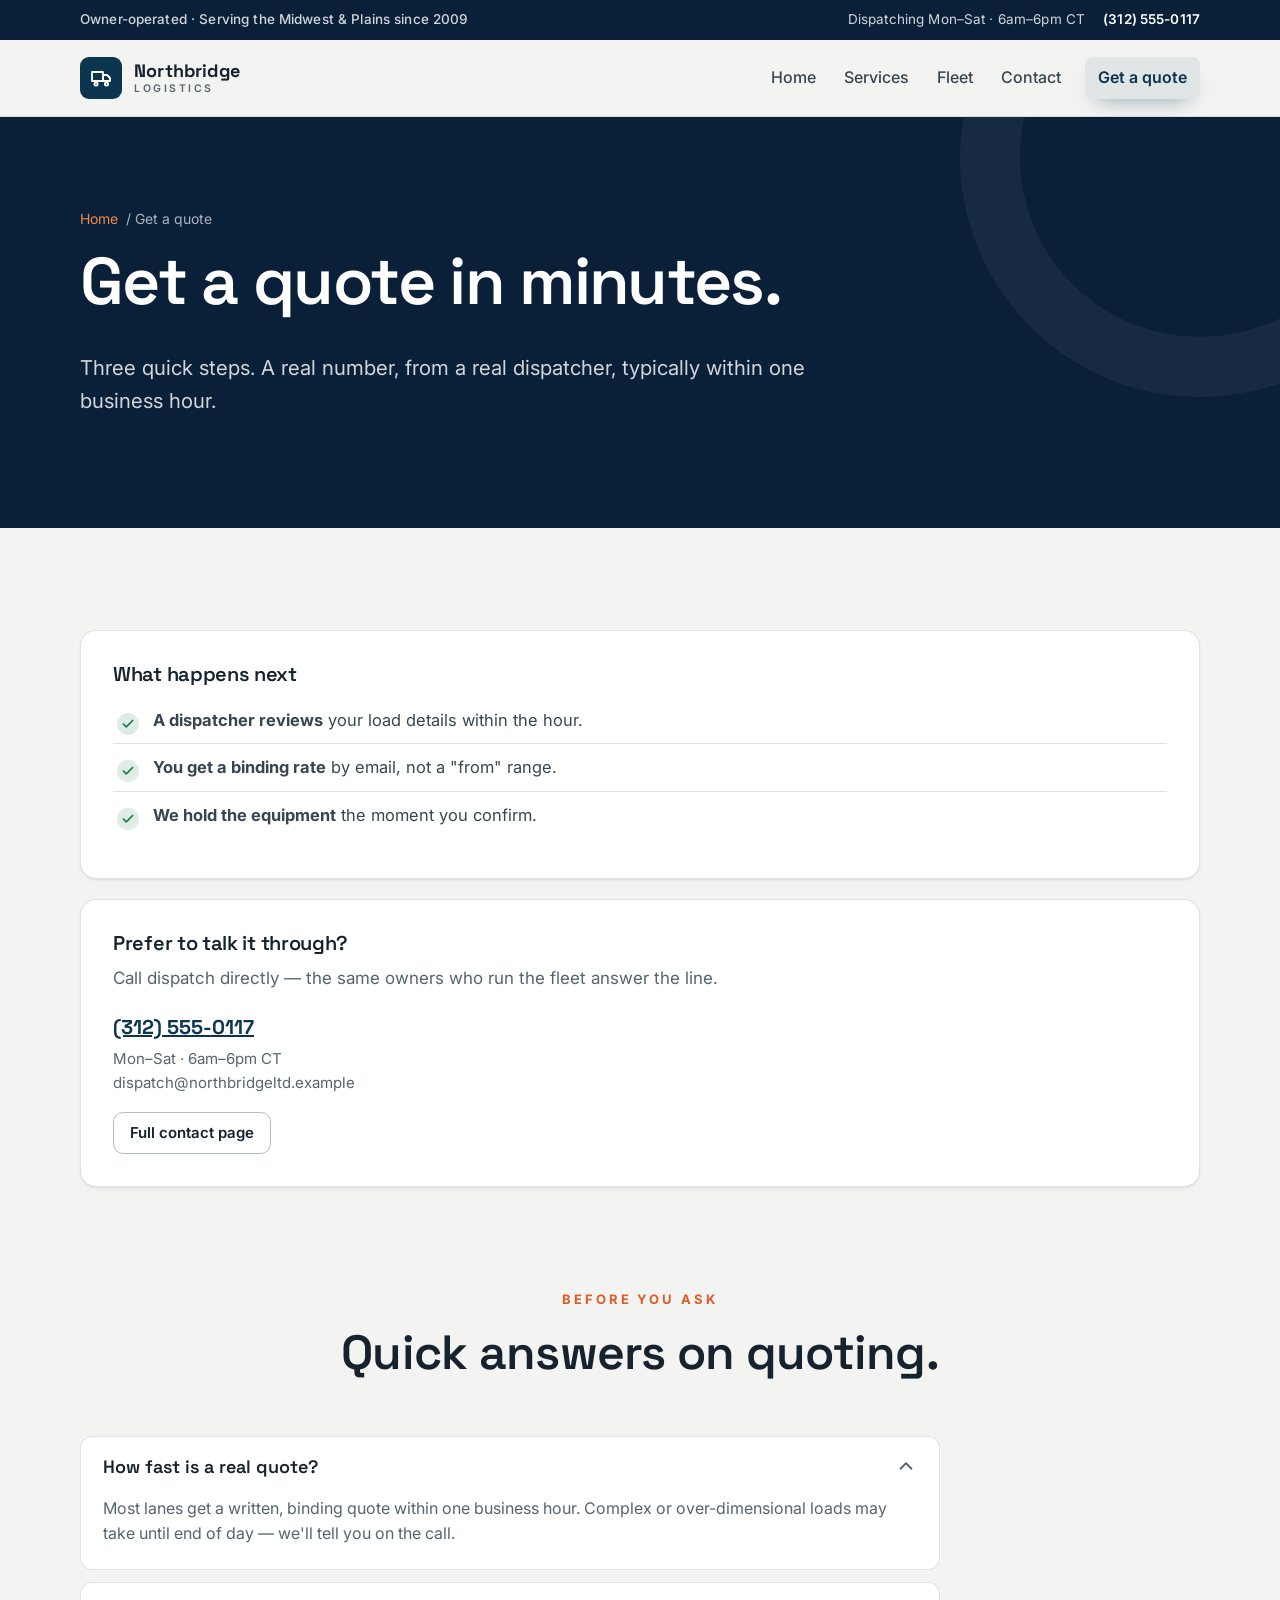
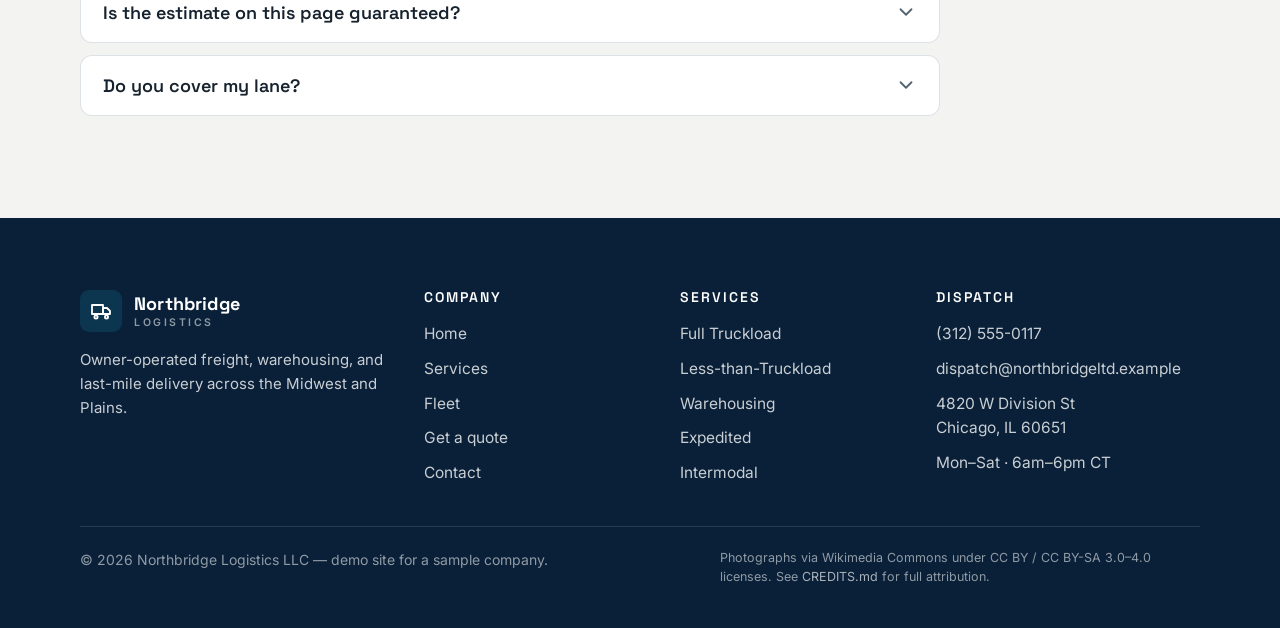
==== commit b29083eb: "remove forms" ====
--- a/quote.html
+++ b/quote.html
@@ -55,142 +55,7 @@
 
     <section>
       <div class="container">
-        <div class="quote-layout">
-          <!-- wizard -->
-          <div class="card" style="padding:clamp(24px,3vw,40px)" id="quote-wizard">
-            <form id="quote-form" novalidate>
-              <div class="wizard-head" aria-label="Quote progress">
-                <div class="wizard-step active"><span class="ws-num">1</span><span class="ws-label">Contact</span></div>
-                <div class="wizard-step"><span class="ws-num">2</span><span class="ws-label">Shipment</span></div>
-                <div class="wizard-step"><span class="ws-num">3</span><span class="ws-label">Review</span></div>
-              </div>
-
-              <div class="wizard-pane active" data-pane="0">
-                <h3 style="font-size:24px">Tell us who to reach.</h3>
-                <p class="muted" style="margin-bottom:24px">Your dispatcher uses this for the written quote — everything else is one call away.</p>
-                <div class="form-grid">
-                  <div class="field">
-                    <label for="fname">First name <span class="req" aria-hidden="true">*</span></label>
-                    <input id="fname" name="fname" type="text" autocomplete="given-name" required data-required>
-                    <span class="error-msg">Please enter your first name.</span>
-                  </div>
-                  <div class="field">
-                    <label for="lname">Last name <span class="req" aria-hidden="true">*</span></label>
-                    <input id="lname" name="lname" type="text" autocomplete="family-name" required data-required>
-                    <span class="error-msg">Please enter your last name.</span>
-                  </div>
-                  <div class="field">
-                    <label for="email">Email <span class="req" aria-hidden="true">*</span></label>
-                    <input id="email" name="email" type="email" autocomplete="email" required data-required placeholder="you@company.com">
-                    <span class="error-msg">Enter a valid email address.</span>
-                  </div>
-                  <div class="field">
-                    <label for="phone">Phone <span class="hint">(optional)</span></label>
-                    <input id="phone" name="phone" type="tel" autocomplete="tel" data-required placeholder="(312) 555-0100">
-                    <span class="error-msg">Enter a phone number or leave blank.</span>
-                  </div>
-                  <div class="field full">
-                    <label for="company">Company <span class="hint">(optional)</span></label>
-                    <input id="company" name="company" type="text" autocomplete="organization" placeholder="Acme Corp">
-                  </div>
-                </div>
-              </div>
-
-              <div class="wizard-pane" data-pane="1" hidden>
-                <h3 style="font-size:24px">Describe the shipment.</h3>
-                <p class="muted" style="margin-bottom:24px">Approximate is fine — a dispatcher confirms the details before anything rolls.</p>
-                <div class="field" id="field-service">
-                  <fieldset style="border:0;padding:0;margin:0 0 20px">
-                    <legend style="font-weight:600;font-size:15px;margin-bottom:12px;padding:0">What are you moving? <span class="req" aria-hidden="true">*</span></legend>
-                    <div class="radio-group">
-                      <label class="radio-card">
-                        <input id="svc-ftl" type="radio" name="service" value="Full Truckload" required data-required>
-                        <span class="rc-label"><strong>Full Truckload</strong><span>Full trailer, door to door</span></span>
-                      </label>
-                      <label class="radio-card">
-                        <input id="svc-ltl" type="radio" name="service" value="Less-than-truckload" data-required>
-                        <span class="rc-label"><strong>LTL / Partial</strong><span>Pallets sharing trailer space</span></span>
-                      </label>
-                      <label class="radio-card">
-                        <input id="svc-warehousing" type="radio" name="service" value="Warehousing" data-required>
-                        <span class="rc-label"><strong>Warehousing</strong><span>Storage, cross-dock, pick &amp; pack</span></span>
-                      </label>
-                      <label class="radio-card">
-                        <input id="svc-expedited" type="radio" name="service" value="Expedited" data-required>
-                        <span class="rc-label"><strong>Expedited</strong><span>Same-day / rush handling</span></span>
-                      </label>
-                      <label class="radio-card">
-                        <input id="svc-last-mile" type="radio" name="service" value="Last-mile" data-required>
-                        <span class="rc-label"><strong>Last-mile</strong><span>Van delivery to a store or door</span></span>
-                      </label>
-                    </div>
-                    <div class="form-errors-summary" role="status"></div>
-                  </fieldset>
-                </div>
-                <div class="form-grid">
-                  <div class="field">
-                    <label for="origin">Pickup city &amp; state <span class="req" aria-hidden="true">*</span></label>
-                    <input id="origin" name="origin" type="text" autocomplete="address-level2" required data-required placeholder="Chicago, IL">
-                    <span class="error-msg">Enter a pickup city and state.</span>
-                  </div>
-                  <div class="field">
-                    <label for="destination">Delivery city &amp; state <span class="req" aria-hidden="true">*</span></label>
-                    <input id="destination" name="destination" type="text" autocomplete="address-level2" required data-required placeholder="Indianapolis, IN">
-                    <span class="error-msg">Enter a delivery city and state.</span>
-                  </div>
-                  <div class="field">
-                    <label for="pickup">Earliest pickup date</label>
-                    <input id="pickup" name="pickup" type="date">
-                  </div>
-                  <div class="field">
-                    <label for="weight">Approx. weight (lb) <span class="req" aria-hidden="true">*</span></label>
-                    <input id="weight" name="weight" type="number" min="1" step="1" inputmode="numeric" required data-required placeholder="12000">
-                    <span class="error-msg">Enter an approximate weight.</span>
-                  </div>
-                  <div class="field">
-                    <label for="field-density">Freight density</label>
-                    <select id="field-density" name="density">
-                      <option value="Standard">Standard palletized freight</option>
-                      <option value="Stackable">Stackable pallets</option>
-                      <option value="Non-stackable">Fragile / non-stackable</option>
-                      <option value="Over-dimensional">Over-dimensional</option>
-                    </select>
-                  </div>
-                  <div class="field" id="field-measure" hidden>
-                    <label for="measure">Dimensions or unit count</label>
-                    <input id="measure" name="measure" type="text" placeholder="e.g. 4 pallets, 48×40×60 in">
-                    <span class="hint">Shown for full-load and expedited quotes.</span>
-                  </div>
-                </div>
-              </div>
-
-              <div class="wizard-pane" data-pane="2" hidden>
-                <h3 style="font-size:24px" id="quote-review-title">Review &amp; confirm.</h3>
-                <p class="muted" style="margin-bottom:24px">Submit and a dispatcher will email your written quote. We build an indicative estimate here so you're never left guessing.</p>
-                <div id="summary-body" aria-live="polite"></div>
-              </div>
-
-              <div class="wizard-nav">
-                <button class="btn btn-ghost" type="button" data-step="back" hidden>← Back</button>
-                <button class="btn btn-accent" type="button" data-step="next">Continue</button>
-              </div>
-            </form>
-
-            <div id="quote-success" class="success-panel" style="display:none">
-              <div class="check" aria-hidden="true">
-                <svg width="40" height="40" viewBox="0 0 24 24" fill="none">
-                  <circle cx="12" cy="12" r="11" fill="#1f7a4d"/>
-                  <path d="m7.5 12.5 3 3 6-6.5" stroke="#fff" stroke-width="2.2" stroke-linecap="round" stroke-linejoin="round"/>
-                </svg>
-              </div>
-              <h2 class="display-2">Request received.</h2>
-              <p class="lead">Thanks — your details are with dispatch. Expect a written quote by email within one business hour.</p>
-              <p><a class="btn btn-primary" href="index.html">Back to home</a></p>
-            </div>
-          </div>
-
-          <!-- aside -->
-          <aside>
+        <aside>
             <div class="card" data-reveal>
               <h3 style="font-size:20px">What happens next</h3>
               <ol class="checklist" style="margin-bottom:8px">
@@ -207,7 +72,6 @@
               <p style="margin-bottom:0"><a class="btn btn-ghost btn-sm" href="contact.html">Full contact page</a></p>
             </div>
           </aside>
-        </div>
       </div>
     </section>
 
